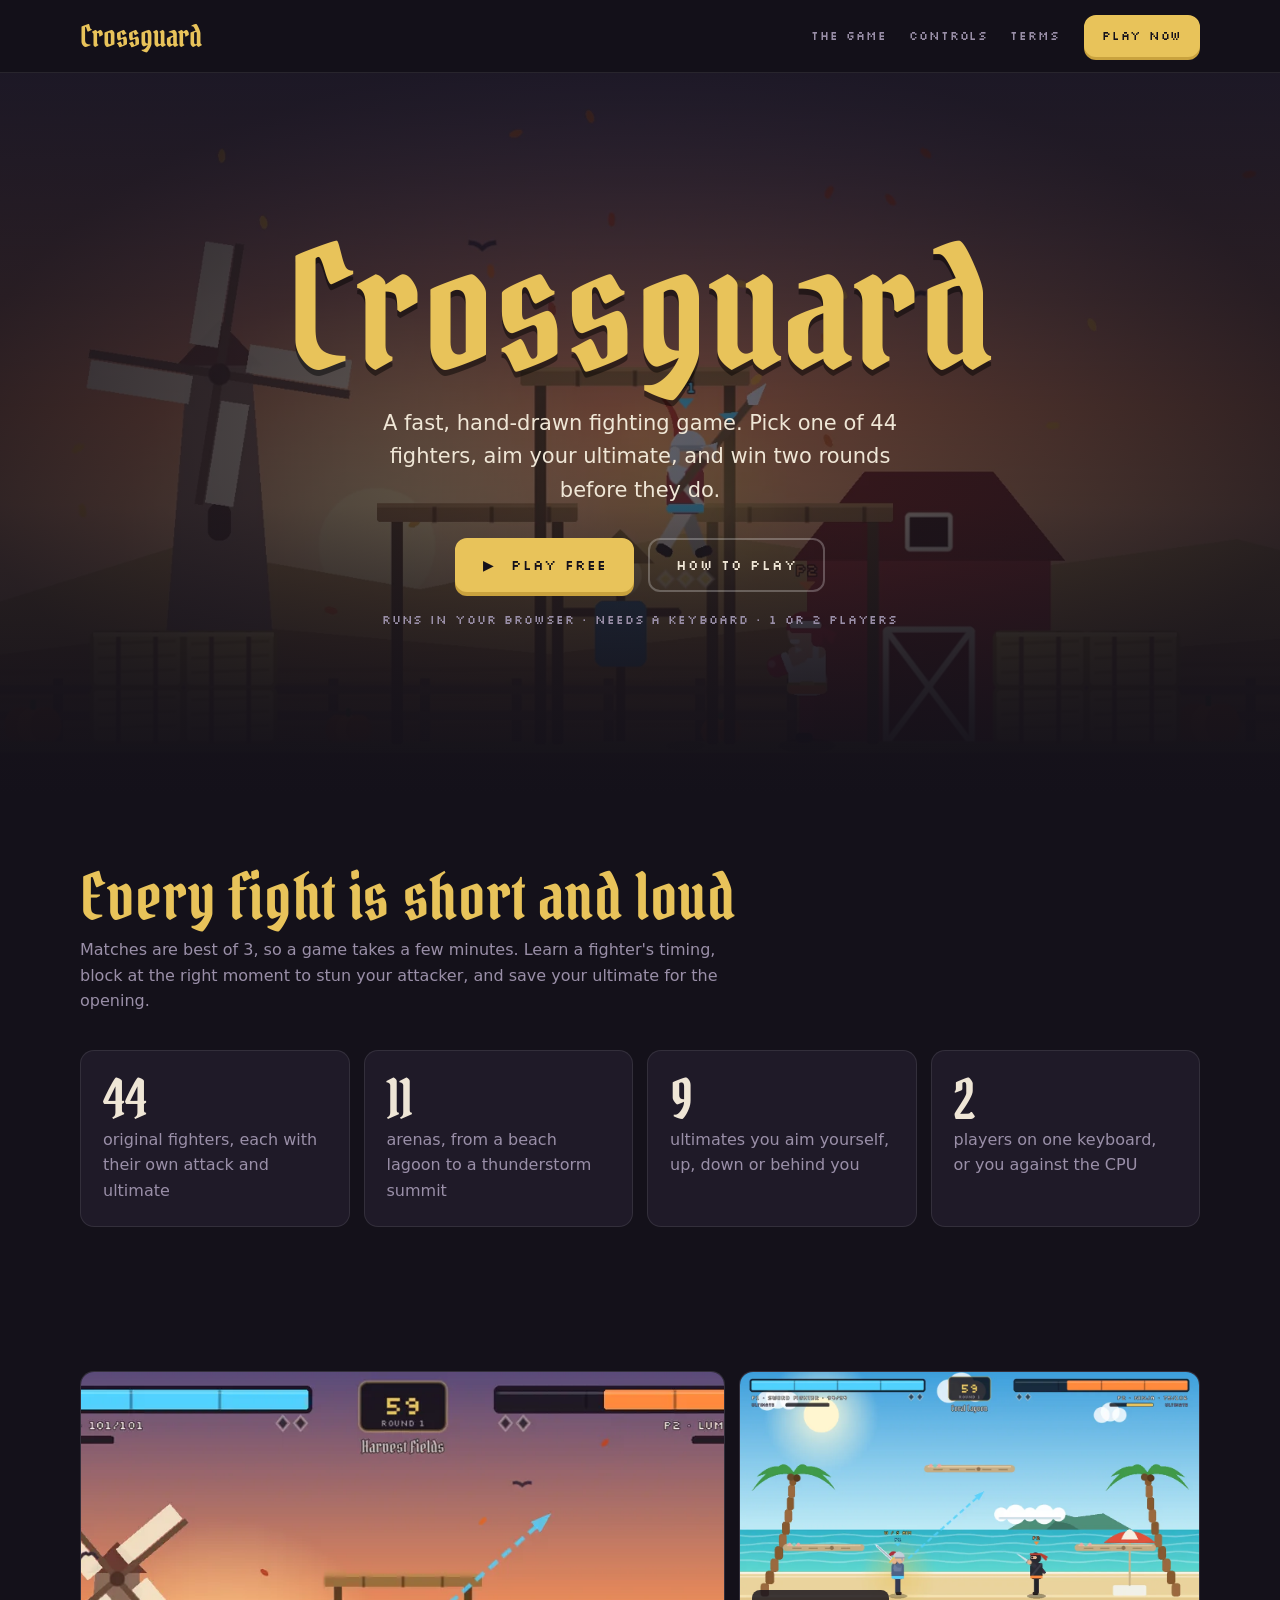
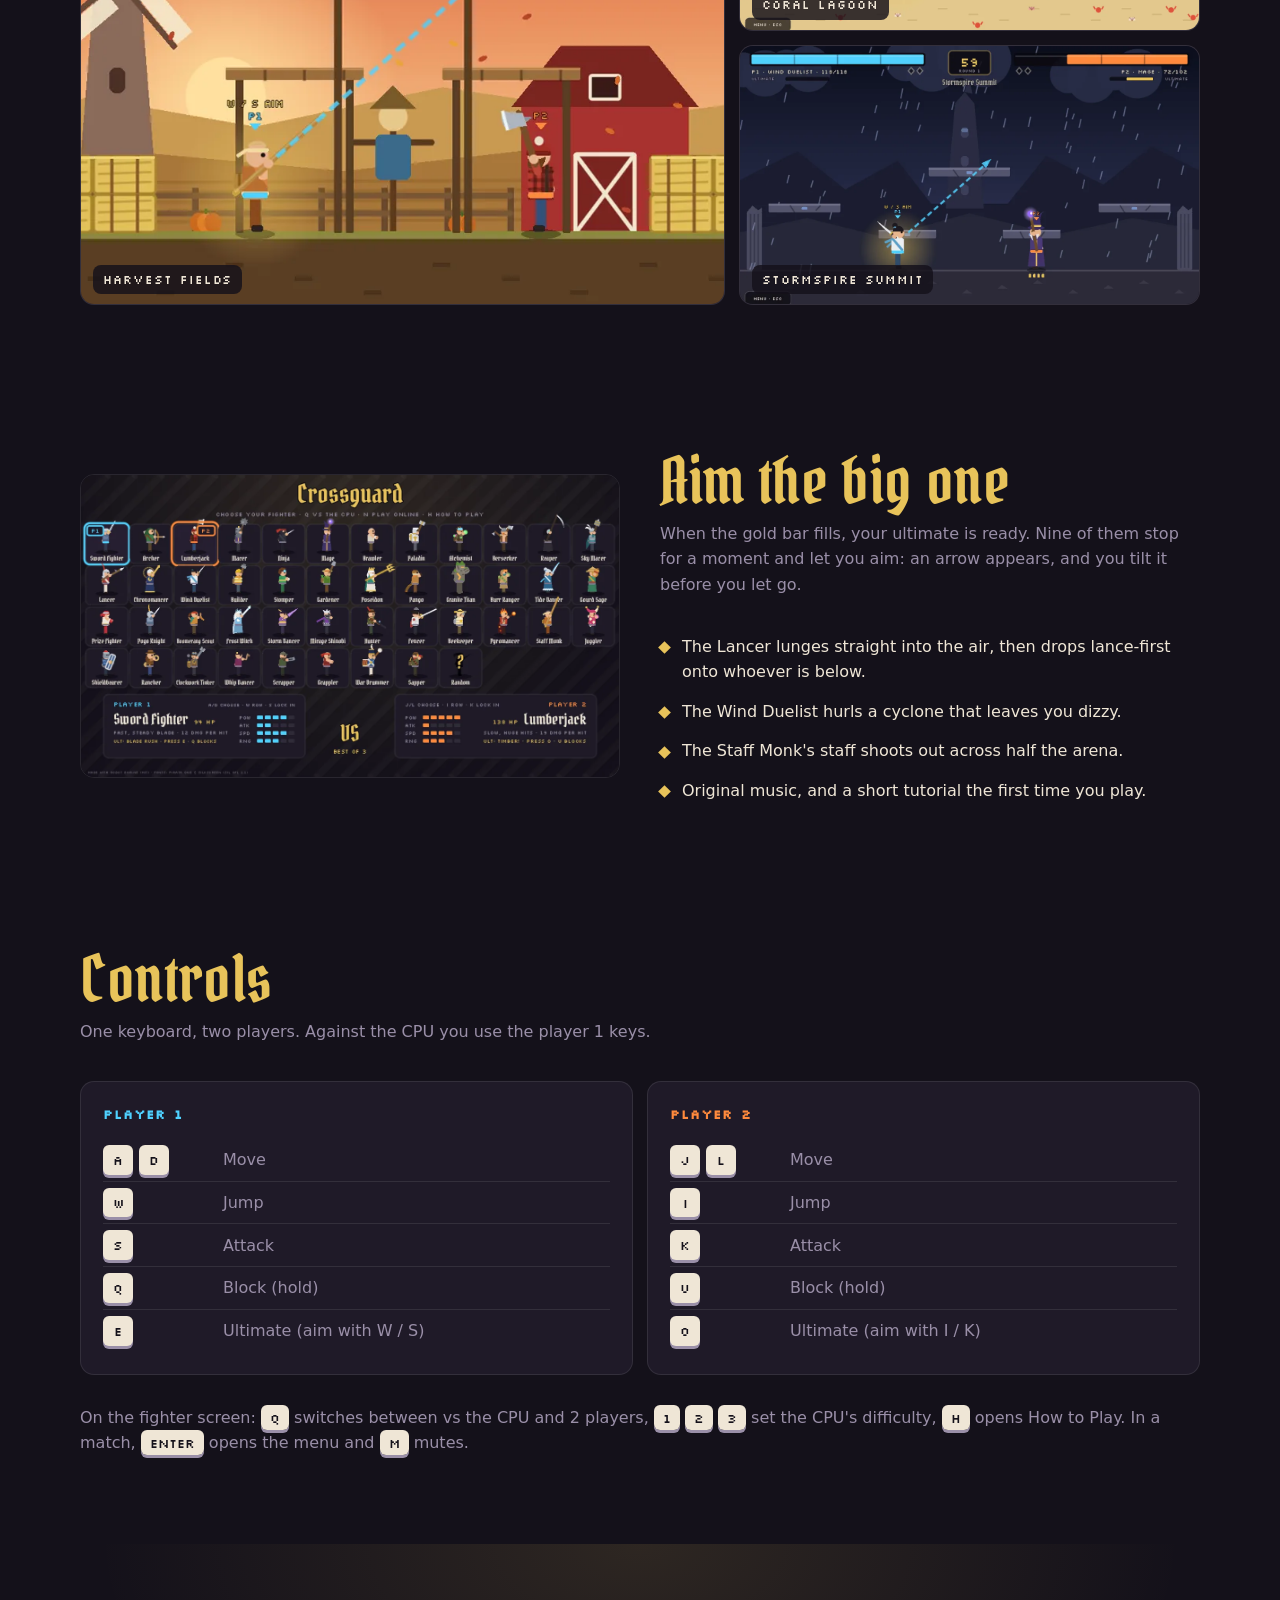
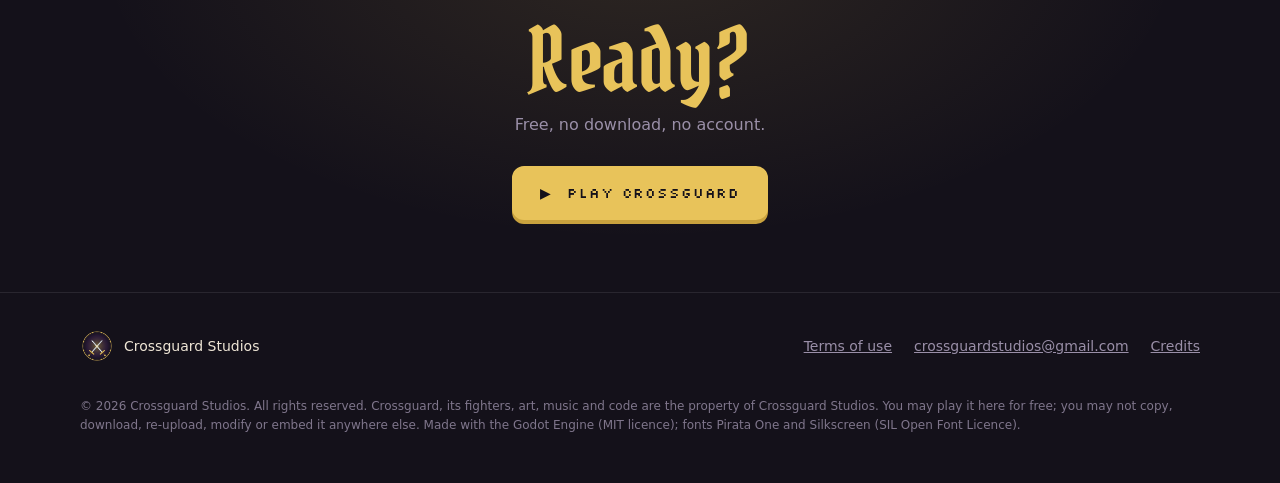
==== index.html @ b5939290 "Crossguard website (game + homepage) Co-Authored-By: Claude Opus 5.5 <noreply@anthropic.com> Claude-" ====
<!doctype html>
<html lang="en">
<head>
<meta charset="utf-8">
<meta name="viewport" content="width=device-width, initial-scale=1">
<title>Crossguard: a 2D fighting game</title>
<meta name="description" content="Crossguard is a fast, hand-drawn 2D fighting game: 44 original fighters, aimable ultimates and best-of-3 matches. Play free in your browser against the CPU or a friend.">
<meta property="og:title" content="Crossguard">
<meta property="og:description" content="44 fighters, aimable ultimates, best-of-3 matches. Play free in your browser.">
<meta property="og:image" content="assets/og.jpg">
<link rel="preload" as="image" href="assets/hero.webp">
<meta name="theme-color" content="#14111a">
<link rel="icon" href="favicon.png">
<link rel="stylesheet" href="assets/site.css">
</head>
<body>

<header class="bar">
  <a class="brand" href="#">Crossguard</a>
  <nav class="label">
    <a href="#game">The game</a>
    <a href="#controls">Controls</a>
    <a href="terms.html">Terms</a>
  </nav>
  <a class="btn small" href="play/">Play now</a>
</header>

<div class="hero">
  <img class="poster" src="assets/hero.webp" alt="">
  <div class="inner">
    <h1 class="title">Crossguard</h1>
    <p class="tag">A fast, hand-drawn fighting game. Pick one of 44 fighters, aim your ultimate, and win two rounds before they do.</p>
    <div class="ctas">
      <a class="btn" href="play/">&#9654;&nbsp; Play free</a>
      <a class="btn ghost" href="#controls">How to play</a>
    </div>
    <p class="note label">Runs in your browser · Needs a keyboard · 1 or 2 players</p>
  </div>
</div>

<section id="game">
  <h2 class="title">Every fight is short and loud</h2>
  <p class="lead">Matches are best of 3, so a game takes a few minutes. Learn a fighter's timing, block at the right moment to stun your attacker, and save your ultimate for the opening.</p>
  <div class="stats">
    <div class="stat"><b>44</b><span>original fighters, each with their own attack and ultimate</span></div>
    <div class="stat"><b>11</b><span>arenas, from a beach lagoon to a thunderstorm summit</span></div>
    <div class="stat"><b>9</b><span>ultimates you aim yourself, up, down or behind you</span></div>
    <div class="stat"><b>2</b><span>players on one keyboard, or you against the CPU</span></div>
  </div>
</section>

<section>
  <div class="shots">
    <figure class="big"><img src="assets/harvest.webp" alt="The Staff Monk aims his Long Staff at a Lumberjack in Harvest Fields" loading="lazy"><figcaption class="label">Harvest Fields</figcaption></figure>
    <figure><img src="assets/lagoon.webp" alt="The Sword Fighter aims Blade Rush on Coral Lagoon" loading="lazy"><figcaption class="label">Coral Lagoon</figcaption></figure>
    <figure><img src="assets/storm.webp" alt="The Wind Duelist aims a Cyclone on Stormspire Summit" loading="lazy"><figcaption class="label">Stormspire Summit</figcaption></figure>
  </div>
</section>

<section>
  <div class="feature">
    <img src="assets/select.webp" alt="The fighter select screen with all 44 fighters" loading="lazy">
    <div>
      <h2 class="title">Aim the big one</h2>
      <p class="lead">When the gold bar fills, your ultimate is ready. Nine of them stop for a moment and let you aim: an arrow appears, and you tilt it before you let go.</p>
      <ul>
        <li>The Lancer lunges straight into the air, then drops lance-first onto whoever is below.</li>
        <li>The Wind Duelist hurls a cyclone that leaves you dizzy.</li>
        <li>The Staff Monk's staff shoots out across half the arena.</li>
        <li>Original music, and a short tutorial the first time you play.</li>
      </ul>
    </div>
  </div>
</section>

<section id="controls">
  <h2 class="title">Controls</h2>
  <p class="lead">One keyboard, two players. Against the CPU you use the player 1 keys.</p>
  <div class="keys">
    <div class="card">
      <h3 class="label p1">Player 1</h3>
      <div class="krow"><div class="caps"><kbd>A</kbd><kbd>D</kbd></div><span>Move</span></div>
      <div class="krow"><div class="caps"><kbd>W</kbd></div><span>Jump</span></div>
      <div class="krow"><div class="caps"><kbd>S</kbd></div><span>Attack</span></div>
      <div class="krow"><div class="caps"><kbd>Q</kbd></div><span>Block (hold)</span></div>
      <div class="krow"><div class="caps"><kbd>E</kbd></div><span>Ultimate (aim with W / S)</span></div>
    </div>
    <div class="card">
      <h3 class="label p2">Player 2</h3>
      <div class="krow"><div class="caps"><kbd>J</kbd><kbd>L</kbd></div><span>Move</span></div>
      <div class="krow"><div class="caps"><kbd>I</kbd></div><span>Jump</span></div>
      <div class="krow"><div class="caps"><kbd>K</kbd></div><span>Attack</span></div>
      <div class="krow"><div class="caps"><kbd>U</kbd></div><span>Block (hold)</span></div>
      <div class="krow"><div class="caps"><kbd>O</kbd></div><span>Ultimate (aim with I / K)</span></div>
    </div>
    <p class="extra">On the fighter screen: <kbd>Q</kbd> switches between vs the CPU and 2 players, <kbd>1</kbd> <kbd>2</kbd> <kbd>3</kbd> set the CPU's difficulty, <kbd>H</kbd> opens How to Play. In a match, <kbd>Enter</kbd> opens the menu and <kbd>M</kbd> mutes.</p>
  </div>
</section>

<section class="cta">
  <h2 class="title">Ready?</h2>
  <p>Free, no download, no account.</p>
  <a class="btn" href="play/">&#9654;&nbsp; Play Crossguard</a>
</section>

<footer>
  <div class="studio"><img src="assets/studio.png" alt="">Crossguard Studios</div>
  <a href="terms.html">Terms of use</a>
  <a href="mailto:crossguardstudios@gmail.com">crossguardstudios@gmail.com</a>
  <a href="licenses/GODOT-LICENSE.txt">Credits</a>
  <p class="legal">© 2026 Crossguard Studios. All rights reserved. Crossguard, its fighters, art, music and code are the property of Crossguard Studios. You may play it here for free; you may not copy, download, re-upload, modify or embed it anywhere else. Made with the Godot Engine (MIT licence); fonts Pirata One and Silkscreen (SIL Open Font Licence).</p>
</footer>

<script>
  // no right-click menu, no dragging images or the video out of the page
  document.addEventListener('contextmenu', function (e) { e.preventDefault(); });
  document.addEventListener('dragstart', function (e) { e.preventDefault(); });
  // the page itself must not be shown inside someone else's site
  try { if (window.top !== window.self && !/(^|\.)google(usercontent)?\.com$/.test(new URL(document.referrer).hostname)) { window.top.location = window.self.location; } } catch (e) {}
</script>
</body>
</html>
---- assets/site.css ----
/* Crossguard website: the game's own palette and fonts (Pirata One for titles, Silkscreen for labels) */
@font-face { font-family: "Pirata"; src: url("fonts/PirataOne-Regular.ttf") format("truetype"); font-display: swap; }
@font-face { font-family: "Silk"; src: url("fonts/Silkscreen-Regular.ttf") format("truetype"); font-display: swap; }

:root {
  --bg: #14111a;
  --bg2: #1f1a28;
  --panel: #261f31;
  --ink: #efe6d6;
  --muted: #9a8fa8;
  --gold: #e8c35a;
  --gold-deep: #c9a23e;
  --p1: #4fd1ff;
  --p2: #ff8a3d;
  --line: rgba(255, 255, 255, .09);
}

* { box-sizing: border-box; }
html { scroll-behavior: smooth; }
body {
  margin: 0;
  background: var(--bg);
  color: var(--ink);
  font: 16px/1.6 system-ui, -apple-system, "Segoe UI", Roboto, sans-serif;
  -webkit-user-select: none; user-select: none;   /* no select-and-copy of the page */
}
img, video { display: block; max-width: 100%; -webkit-user-drag: none; user-drag: none; pointer-events: none; }
a { color: var(--gold); }

.label { font-family: "Silk", monospace; text-transform: uppercase; letter-spacing: .08em; font-size: 12px; }
.title { font-family: "Pirata", Georgia, serif; font-weight: 400; line-height: 1; letter-spacing: .01em; }

/* top bar */
.bar {
  position: sticky; top: 0; z-index: 10;
  display: flex; align-items: center; gap: 24px;
  padding: 12px max(16px, calc((100% - 1120px) / 2));
  background: rgba(20, 17, 26, .88); backdrop-filter: blur(8px);
  border-bottom: 1px solid var(--line);
}
.bar .brand { font-family: "Pirata", serif; font-size: 30px; color: var(--gold); text-decoration: none; margin-right: auto; }
.bar nav { display: flex; gap: 22px; }
.bar nav a { color: var(--muted); text-decoration: none; }
.bar nav a:hover { color: var(--ink); }
@media (max-width: 720px) { .bar nav { display: none; } }

.btn {
  display: inline-flex; align-items: center; gap: 10px;
  font-family: "Silk", monospace; text-transform: uppercase; letter-spacing: .06em; font-size: 14px;
  padding: 14px 26px; border-radius: 12px; text-decoration: none; cursor: pointer;
  background: var(--gold); color: #14111a; border: 2px solid var(--gold);
  box-shadow: 0 4px 0 var(--gold-deep);
  transition: transform .08s, box-shadow .08s;
}
.btn:hover { transform: translateY(-1px); box-shadow: 0 5px 0 var(--gold-deep); }
.btn:active { transform: translateY(3px); box-shadow: 0 1px 0 var(--gold-deep); }
.btn.small { padding: 9px 16px; font-size: 12px; box-shadow: 0 3px 0 var(--gold-deep); }
.btn.ghost { background: transparent; color: var(--ink); border-color: rgba(255, 255, 255, .25); box-shadow: none; }
.btn.ghost:hover { border-color: var(--gold); color: var(--gold); }

/* hero: the trailer behind the title */
.hero { position: relative; min-height: min(82vh, 720px); display: grid; place-items: center; overflow: hidden; text-align: center; }
.hero .poster { position: absolute; inset: 0; width: 100%; height: 100%; object-fit: cover; object-position: 55% 70%; max-width: none; }
.hero::after {
  content: ""; position: absolute; inset: 0;
  background: radial-gradient(ellipse at center, rgba(20, 17, 26, .6) 0%, rgba(20, 17, 26, .88) 75%), linear-gradient(to bottom, rgba(20, 17, 26, 0) 60%, var(--bg));
}
.hero .inner { position: relative; z-index: 1; padding: 40px 16px; }
.hero h1 { font-size: clamp(72px, 14vw, 168px); color: var(--gold); margin: 0; text-shadow: 0 6px 0 rgba(0, 0, 0, .45); }
.hero p.tag { font-size: clamp(17px, 2.2vw, 21px); max-width: 560px; margin: 14px auto 30px; color: var(--ink); }
.hero .ctas { display: flex; gap: 14px; justify-content: center; flex-wrap: wrap; }
.hero .note { margin-top: 18px; color: var(--muted); }

/* sections */
section { padding: 72px max(16px, calc((100% - 1120px) / 2)); }
section h2 { font-size: clamp(44px, 6vw, 64px); color: var(--gold); margin: 0 0 8px; }
section .lead { color: var(--muted); max-width: 640px; margin: 0 0 36px; }

.stats { display: grid; grid-template-columns: repeat(4, 1fr); gap: 14px; }
.stat { background: var(--bg2); border: 1px solid var(--line); border-radius: 14px; padding: 22px; }
.stat b { display: block; font-family: "Pirata", serif; font-weight: 400; font-size: 54px; line-height: 1; color: var(--ink); }
.stat span { color: var(--muted); }
@media (max-width: 820px) { .stats { grid-template-columns: repeat(2, 1fr); } }

.shots { display: grid; grid-template-columns: 1.4fr 1fr; gap: 14px; }
.shots figure { margin: 0; position: relative; border-radius: 14px; overflow: hidden; border: 1px solid var(--line); background: var(--bg2); }
.shots figure.big { grid-row: span 2; }
.shots figure img { width: 100%; height: 100%; object-fit: cover; }
.shots figcaption { position: absolute; left: 12px; bottom: 10px; padding: 5px 10px; border-radius: 8px; background: rgba(20, 17, 26, .82); color: var(--ink); }
@media (max-width: 820px) { .shots { grid-template-columns: 1fr; } .shots figure.big { grid-row: auto; } }

.feature { display: grid; grid-template-columns: 1fr 1fr; gap: 40px; align-items: center; }
.feature img { border-radius: 14px; border: 1px solid var(--line); }
.feature ul { padding: 0; margin: 0; list-style: none; display: grid; gap: 14px; }
.feature li { padding-left: 22px; position: relative; }
.feature li::before { content: ""; position: absolute; left: 0; top: .6em; width: 9px; height: 9px; background: var(--gold); transform: rotate(45deg); }
@media (max-width: 820px) { .feature { grid-template-columns: 1fr; } }

/* controls: key caps like the in-game manual */
.keys { display: grid; grid-template-columns: 1fr 1fr; gap: 14px; }
.keys .card { background: var(--bg2); border: 1px solid var(--line); border-radius: 14px; padding: 22px; }
.keys h3 { margin: 0 0 14px; font-size: 13px; }
.keys .p1 { color: var(--p1); } .keys .p2 { color: var(--p2); }
.krow { display: flex; align-items: center; gap: 10px; padding: 6px 0; border-top: 1px solid var(--line); }
.krow:first-of-type { border-top: 0; }
.krow .caps { display: flex; gap: 6px; min-width: 110px; }
kbd {
  font-family: "Silk", monospace; font-size: 13px; color: #14111a;
  background: var(--ink); border-radius: 6px; padding: 5px 9px 4px;
  box-shadow: 0 3px 0 var(--muted); min-width: 30px; text-align: center;
}
.krow span { color: var(--muted); }
.keys .extra { grid-column: 1 / -1; color: var(--muted); }
@media (max-width: 720px) { .keys { grid-template-columns: 1fr; } }

/* the big call to action */
.cta { text-align: center; background: radial-gradient(ellipse at top, rgba(232, 195, 90, .12), transparent 60%), var(--bg); }
.cta h2 { font-size: clamp(52px, 8vw, 88px); }
.cta p { color: var(--muted); margin: 6px 0 28px; }

footer { padding: 36px max(16px, calc((100% - 1120px) / 2)); border-top: 1px solid var(--line); color: var(--muted); font-size: 14px; display: flex; gap: 22px; flex-wrap: wrap; align-items: center; }
footer .studio { display: flex; align-items: center; gap: 10px; margin-right: auto; color: var(--ink); }
footer .studio img { width: 34px; height: 34px; border-radius: 8px; }
footer a { color: var(--muted); }
footer .legal { flex-basis: 100%; font-size: 12px; opacity: .8; }

/* terms page */
.doc { max-width: 760px; margin: 0 auto; padding: 56px 16px 80px; }
.doc h1 { font-size: 64px; color: var(--gold); margin: 0 0 8px; }
.doc h2 { font-family: "Silk", monospace; font-size: 14px; text-transform: uppercase; letter-spacing: .08em; color: var(--gold); margin: 34px 0 8px; }
.doc p, .doc li { color: var(--ink); }
.doc .muted { color: var(--muted); }
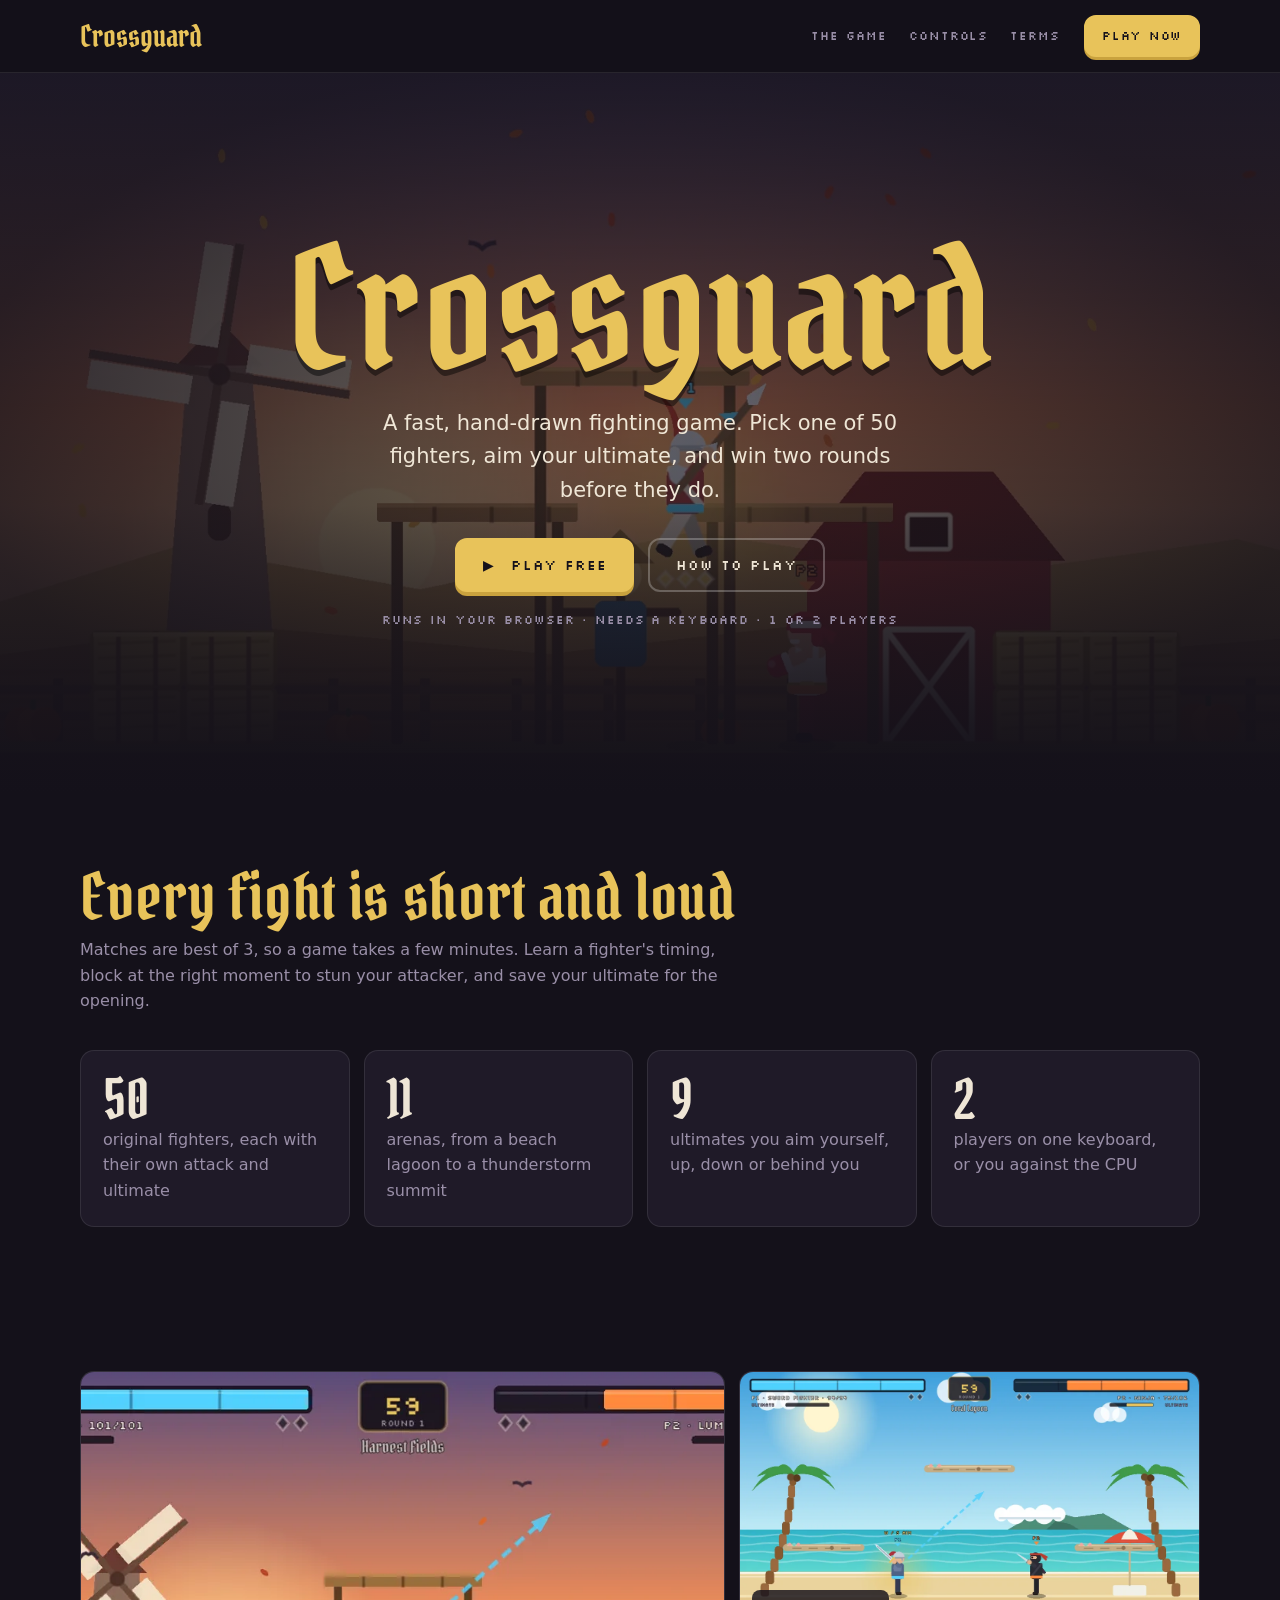
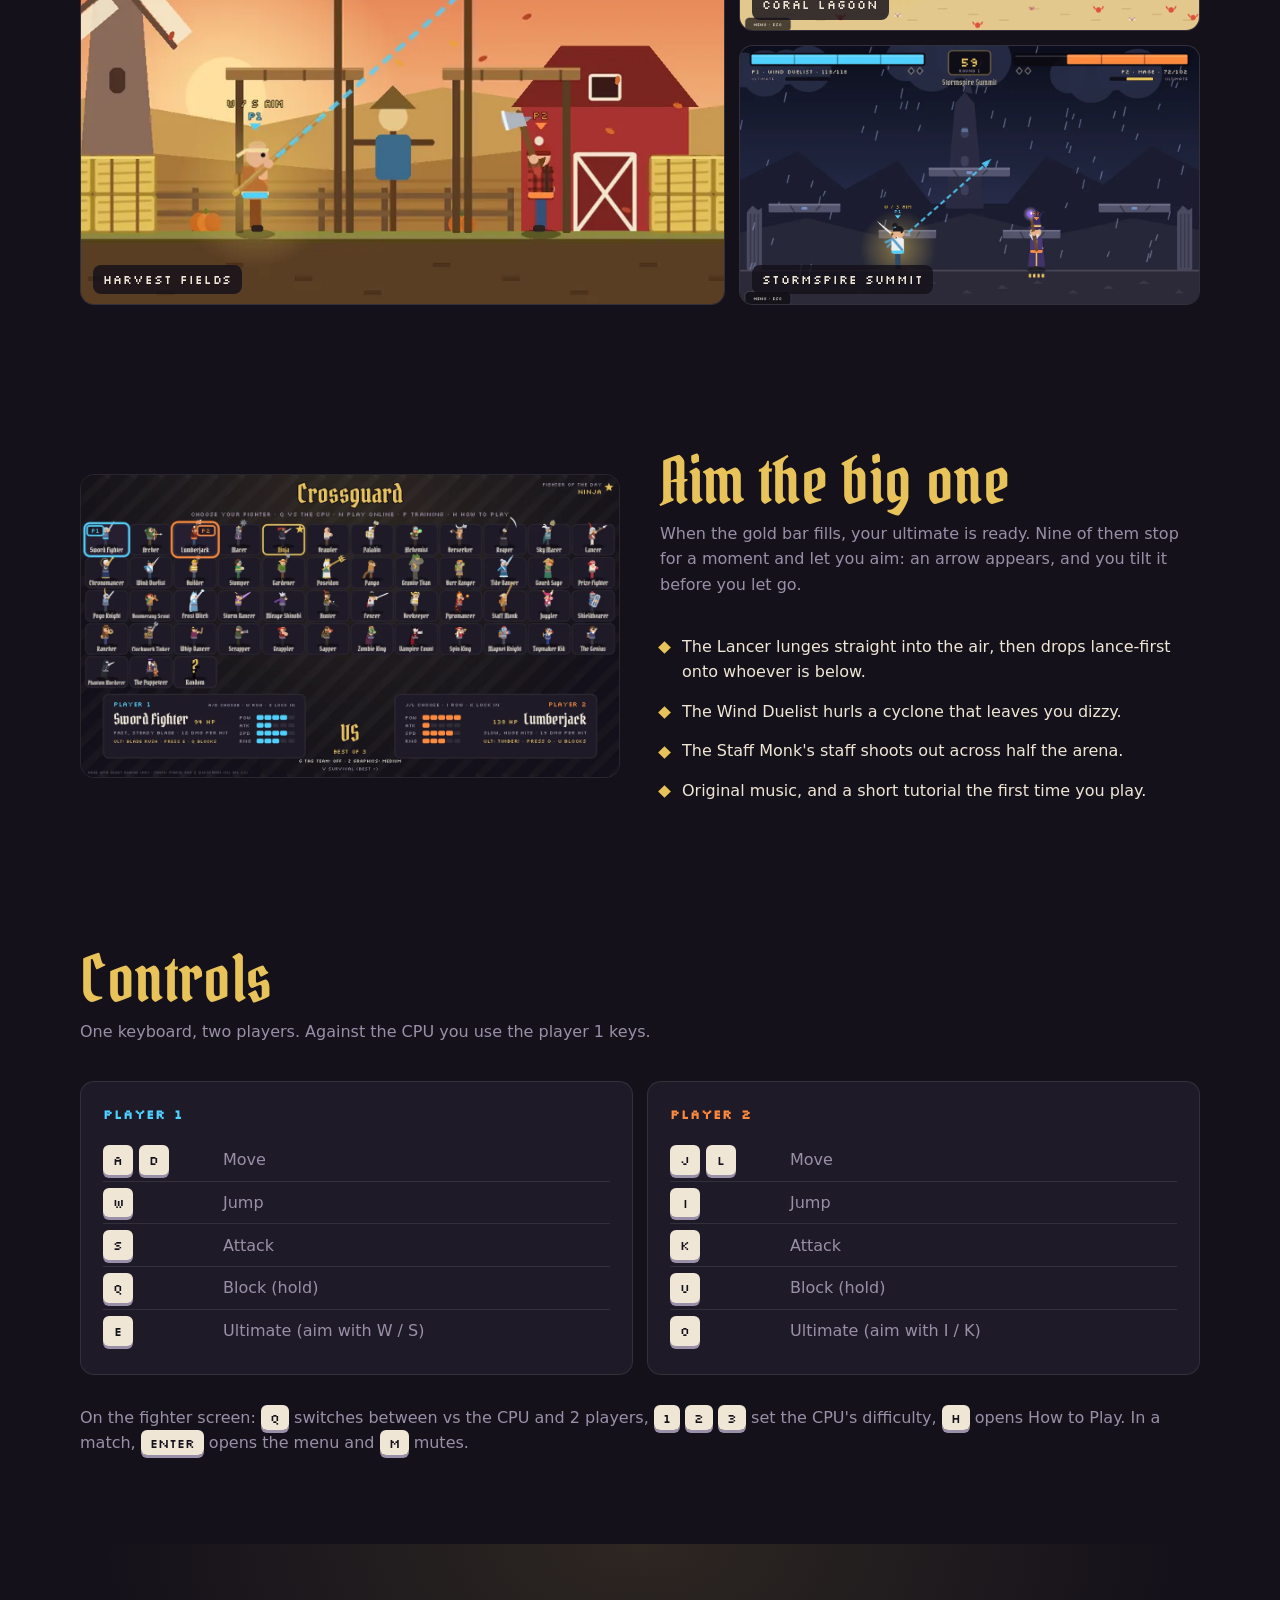
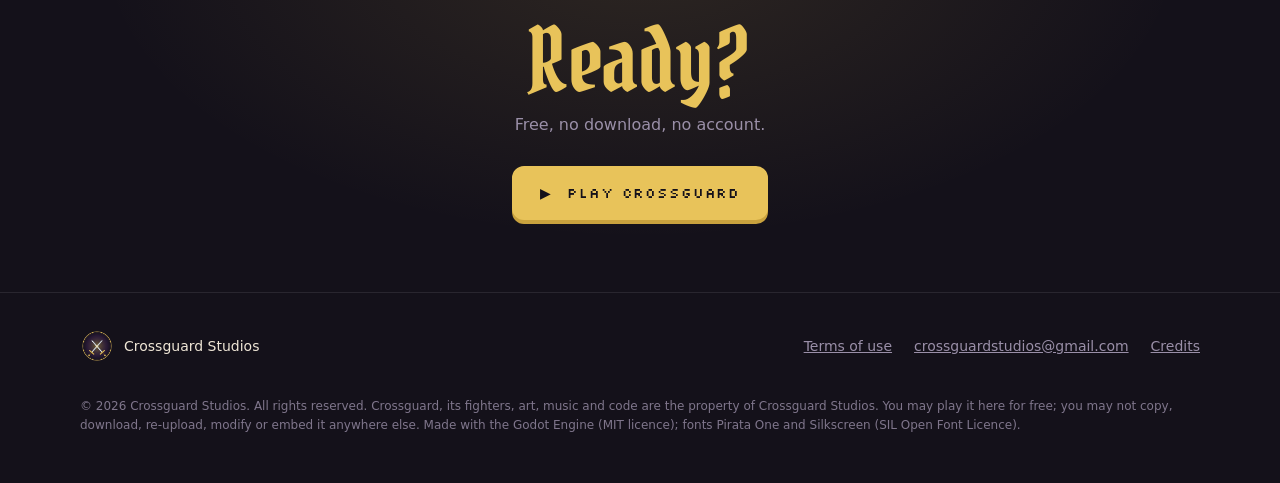
==== commit 5cd171c4: "Home page: 50 fighters, new select screenshot" ====
--- a/index.html
+++ b/index.html
@@ -4,9 +4,9 @@
 <meta charset="utf-8">
 <meta name="viewport" content="width=device-width, initial-scale=1">
 <title>Crossguard: a 2D fighting game</title>
-<meta name="description" content="Crossguard is a fast, hand-drawn 2D fighting game: 44 original fighters, aimable ultimates and best-of-3 matches. Play free in your browser against the CPU or a friend.">
+<meta name="description" content="Crossguard is a fast, hand-drawn 2D fighting game: 50 original fighters, aimable ultimates and best-of-3 matches. Play free in your browser against the CPU or a friend.">
 <meta property="og:title" content="Crossguard">
-<meta property="og:description" content="44 fighters, aimable ultimates, best-of-3 matches. Play free in your browser.">
+<meta property="og:description" content="50 fighters, aimable ultimates, best-of-3 matches. Play free in your browser.">
 <meta property="og:image" content="assets/og.jpg">
 <link rel="preload" as="image" href="assets/hero.webp">
 <meta name="theme-color" content="#14111a">
@@ -29,7 +29,7 @@
   <img class="poster" src="assets/hero.webp" alt="">
   <div class="inner">
     <h1 class="title">Crossguard</h1>
-    <p class="tag">A fast, hand-drawn fighting game. Pick one of 44 fighters, aim your ultimate, and win two rounds before they do.</p>
+    <p class="tag">A fast, hand-drawn fighting game. Pick one of 50 fighters, aim your ultimate, and win two rounds before they do.</p>
     <div class="ctas">
       <a class="btn" href="play/">&#9654;&nbsp; Play free</a>
       <a class="btn ghost" href="#controls">How to play</a>
@@ -42,7 +42,7 @@
   <h2 class="title">Every fight is short and loud</h2>
   <p class="lead">Matches are best of 3, so a game takes a few minutes. Learn a fighter's timing, block at the right moment to stun your attacker, and save your ultimate for the opening.</p>
   <div class="stats">
-    <div class="stat"><b>44</b><span>original fighters, each with their own attack and ultimate</span></div>
+    <div class="stat"><b>50</b><span>original fighters, each with their own attack and ultimate</span></div>
     <div class="stat"><b>11</b><span>arenas, from a beach lagoon to a thunderstorm summit</span></div>
     <div class="stat"><b>9</b><span>ultimates you aim yourself, up, down or behind you</span></div>
     <div class="stat"><b>2</b><span>players on one keyboard, or you against the CPU</span></div>
@@ -59,7 +59,7 @@
 
 <section>
   <div class="feature">
-    <img src="assets/select.webp" alt="The fighter select screen with all 44 fighters" loading="lazy">
+    <img src="assets/select.webp" alt="The fighter select screen with all 50 fighters" loading="lazy">
     <div>
       <h2 class="title">Aim the big one</h2>
       <p class="lead">When the gold bar fills, your ultimate is ready. Nine of them stop for a moment and let you aim: an arrow appears, and you tilt it before you let go.</p>
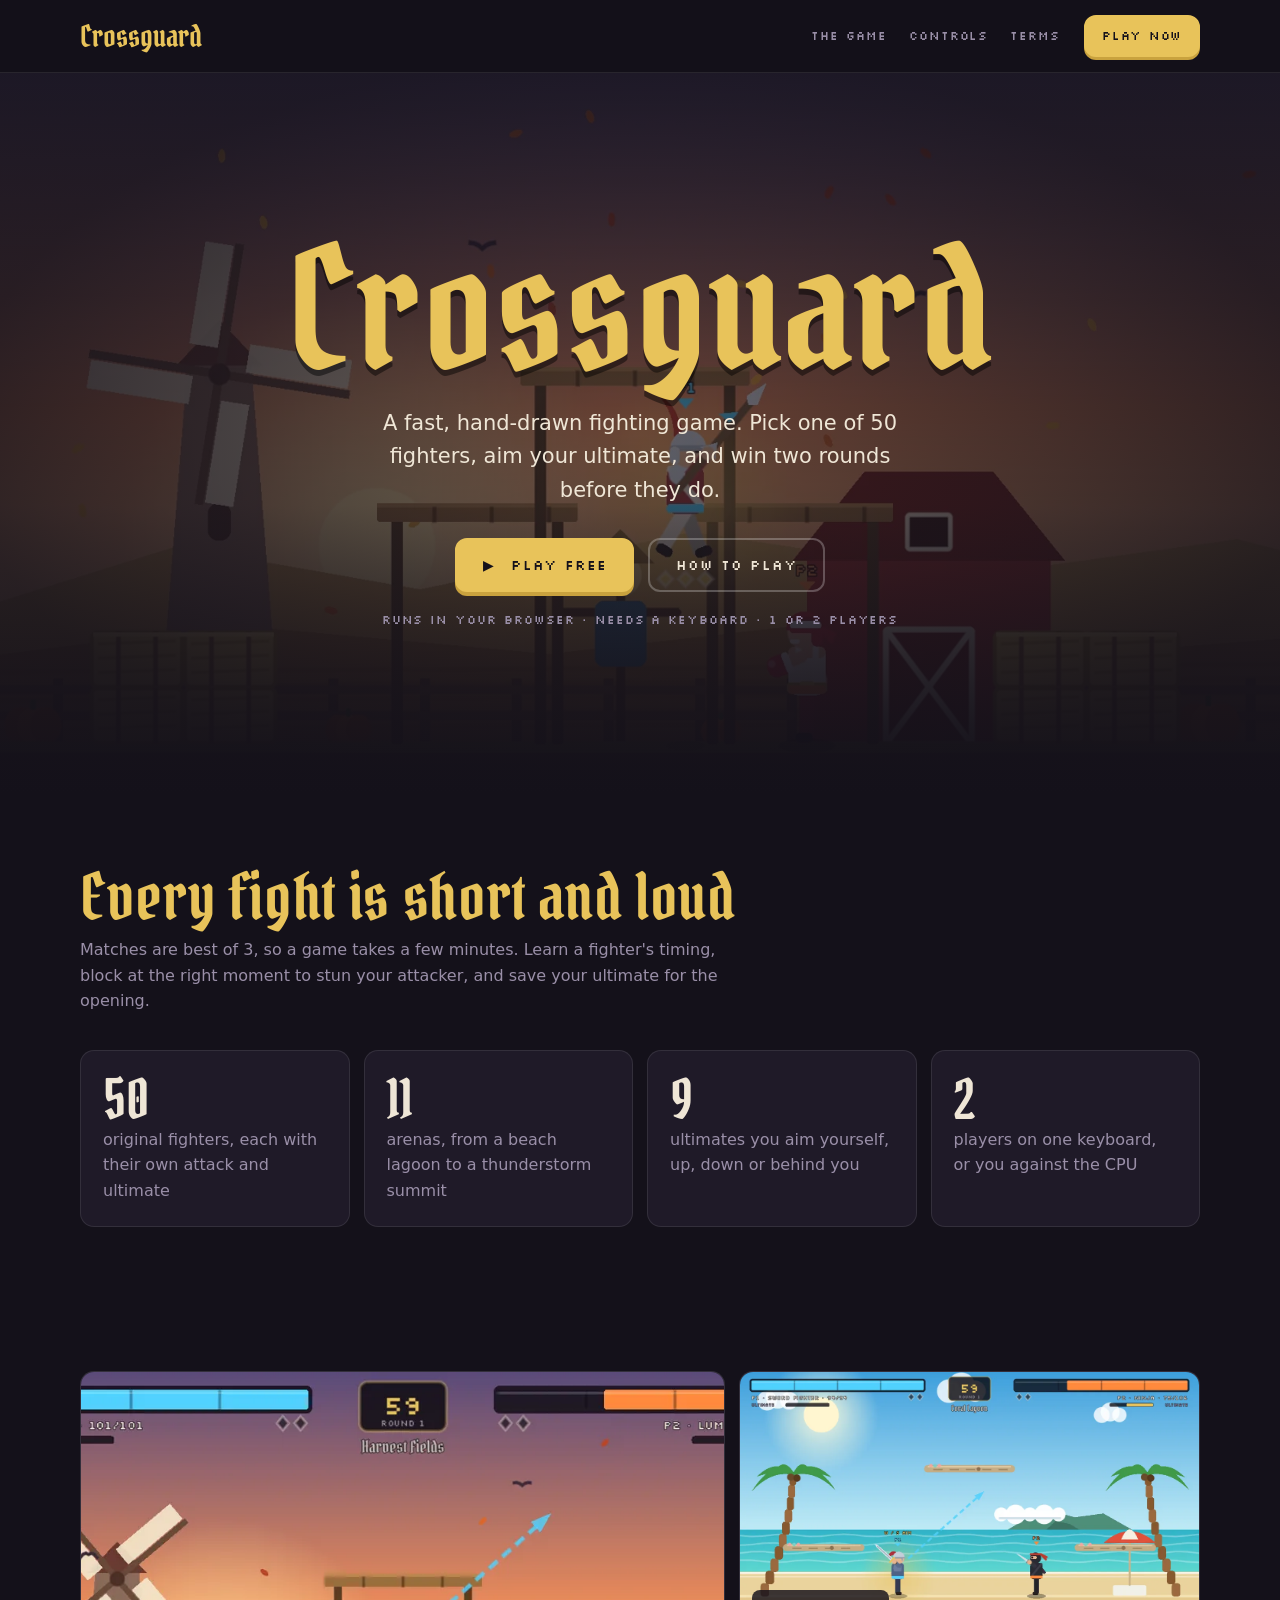
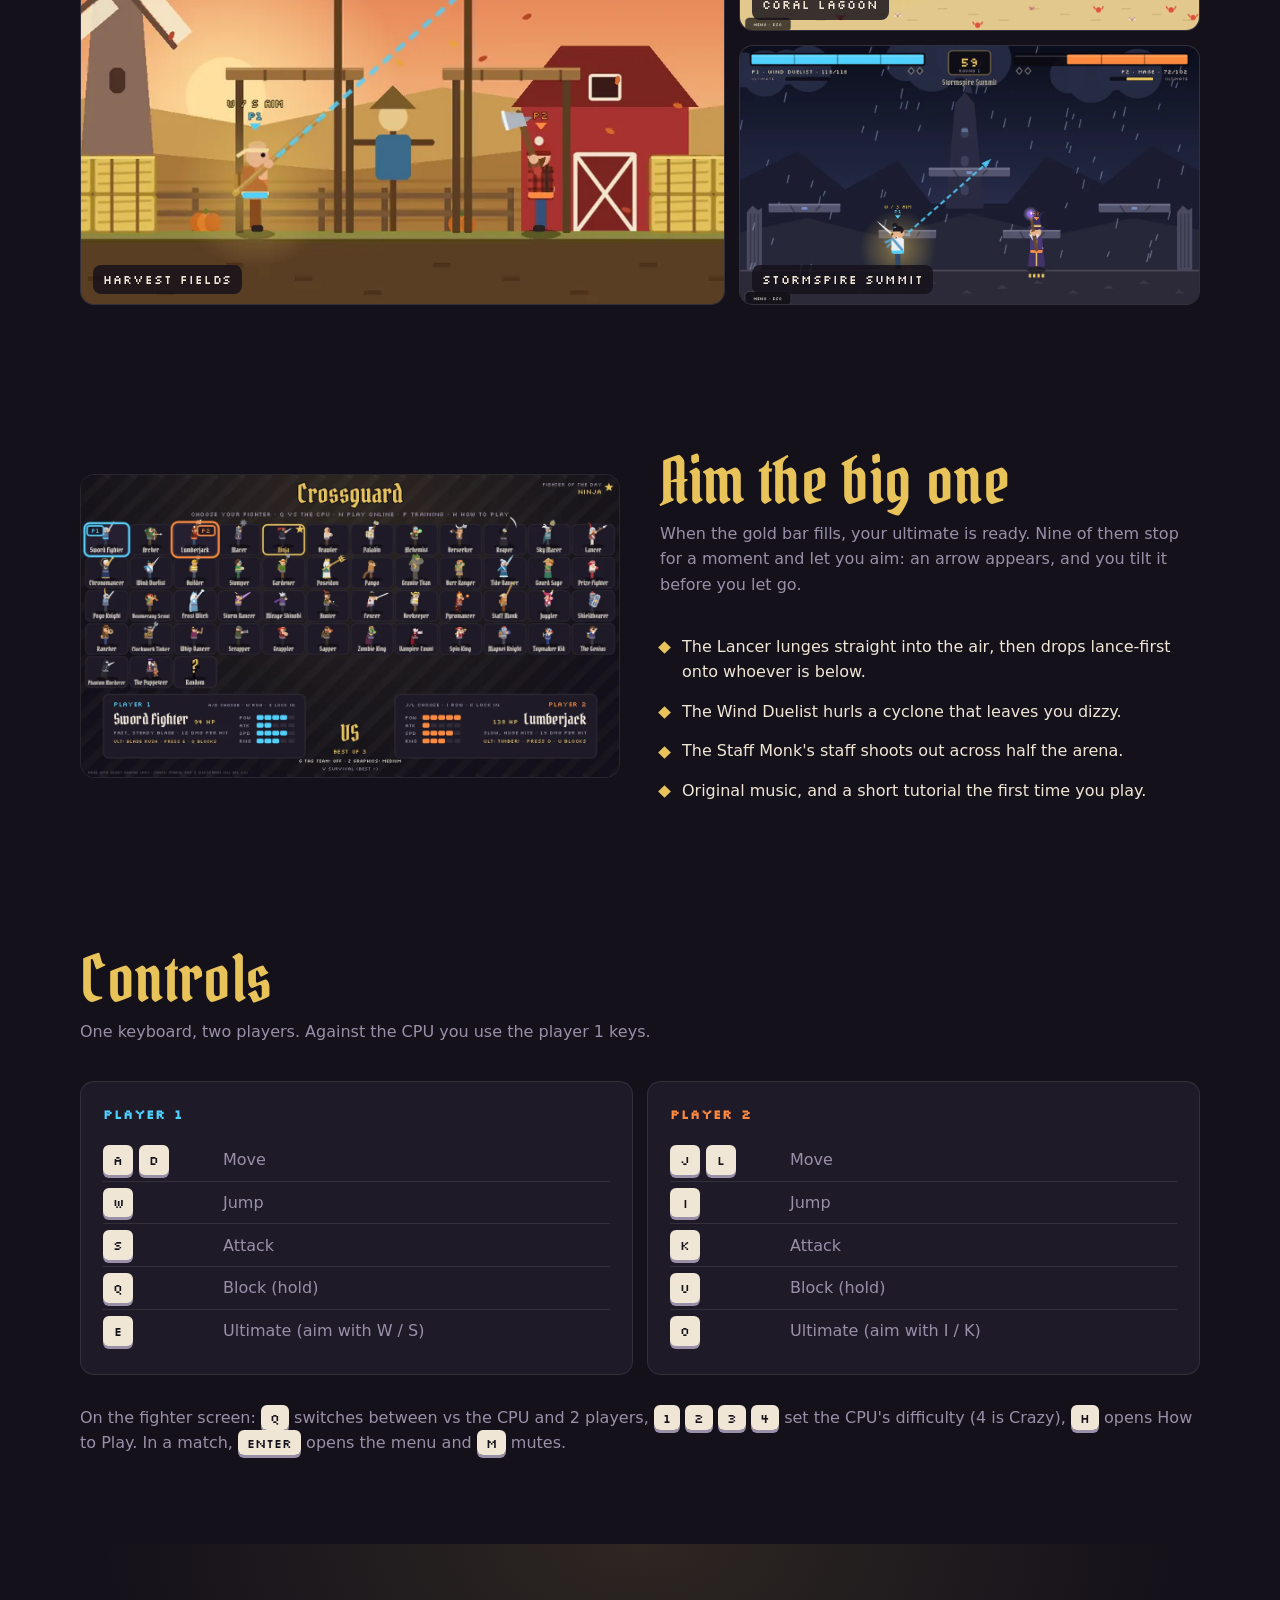
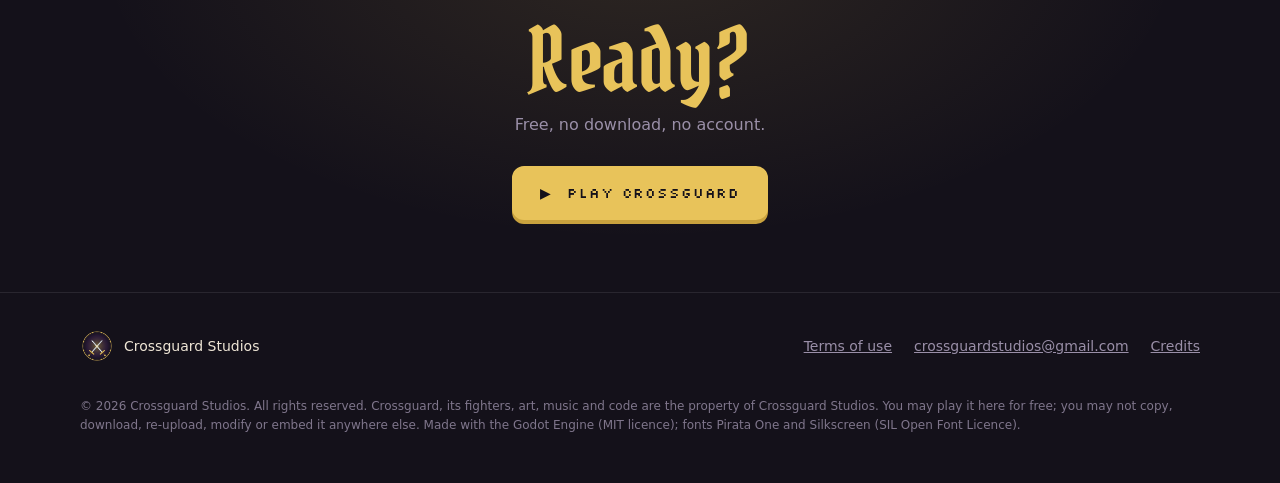
==== commit 6d1c9c68: "Crazy CPU difficulty" ====
--- a/index.html
+++ b/index.html
@@ -93,7 +93,7 @@
       <div class="krow"><div class="caps"><kbd>U</kbd></div><span>Block (hold)</span></div>
       <div class="krow"><div class="caps"><kbd>O</kbd></div><span>Ultimate (aim with I / K)</span></div>
     </div>
-    <p class="extra">On the fighter screen: <kbd>Q</kbd> switches between vs the CPU and 2 players, <kbd>1</kbd> <kbd>2</kbd> <kbd>3</kbd> set the CPU's difficulty, <kbd>H</kbd> opens How to Play. In a match, <kbd>Enter</kbd> opens the menu and <kbd>M</kbd> mutes.</p>
+    <p class="extra">On the fighter screen: <kbd>Q</kbd> switches between vs the CPU and 2 players, <kbd>1</kbd> <kbd>2</kbd> <kbd>3</kbd> <kbd>4</kbd> set the CPU's difficulty (4 is Crazy), <kbd>H</kbd> opens How to Play. In a match, <kbd>Enter</kbd> opens the menu and <kbd>M</kbd> mutes.</p>
   </div>
 </section>
 
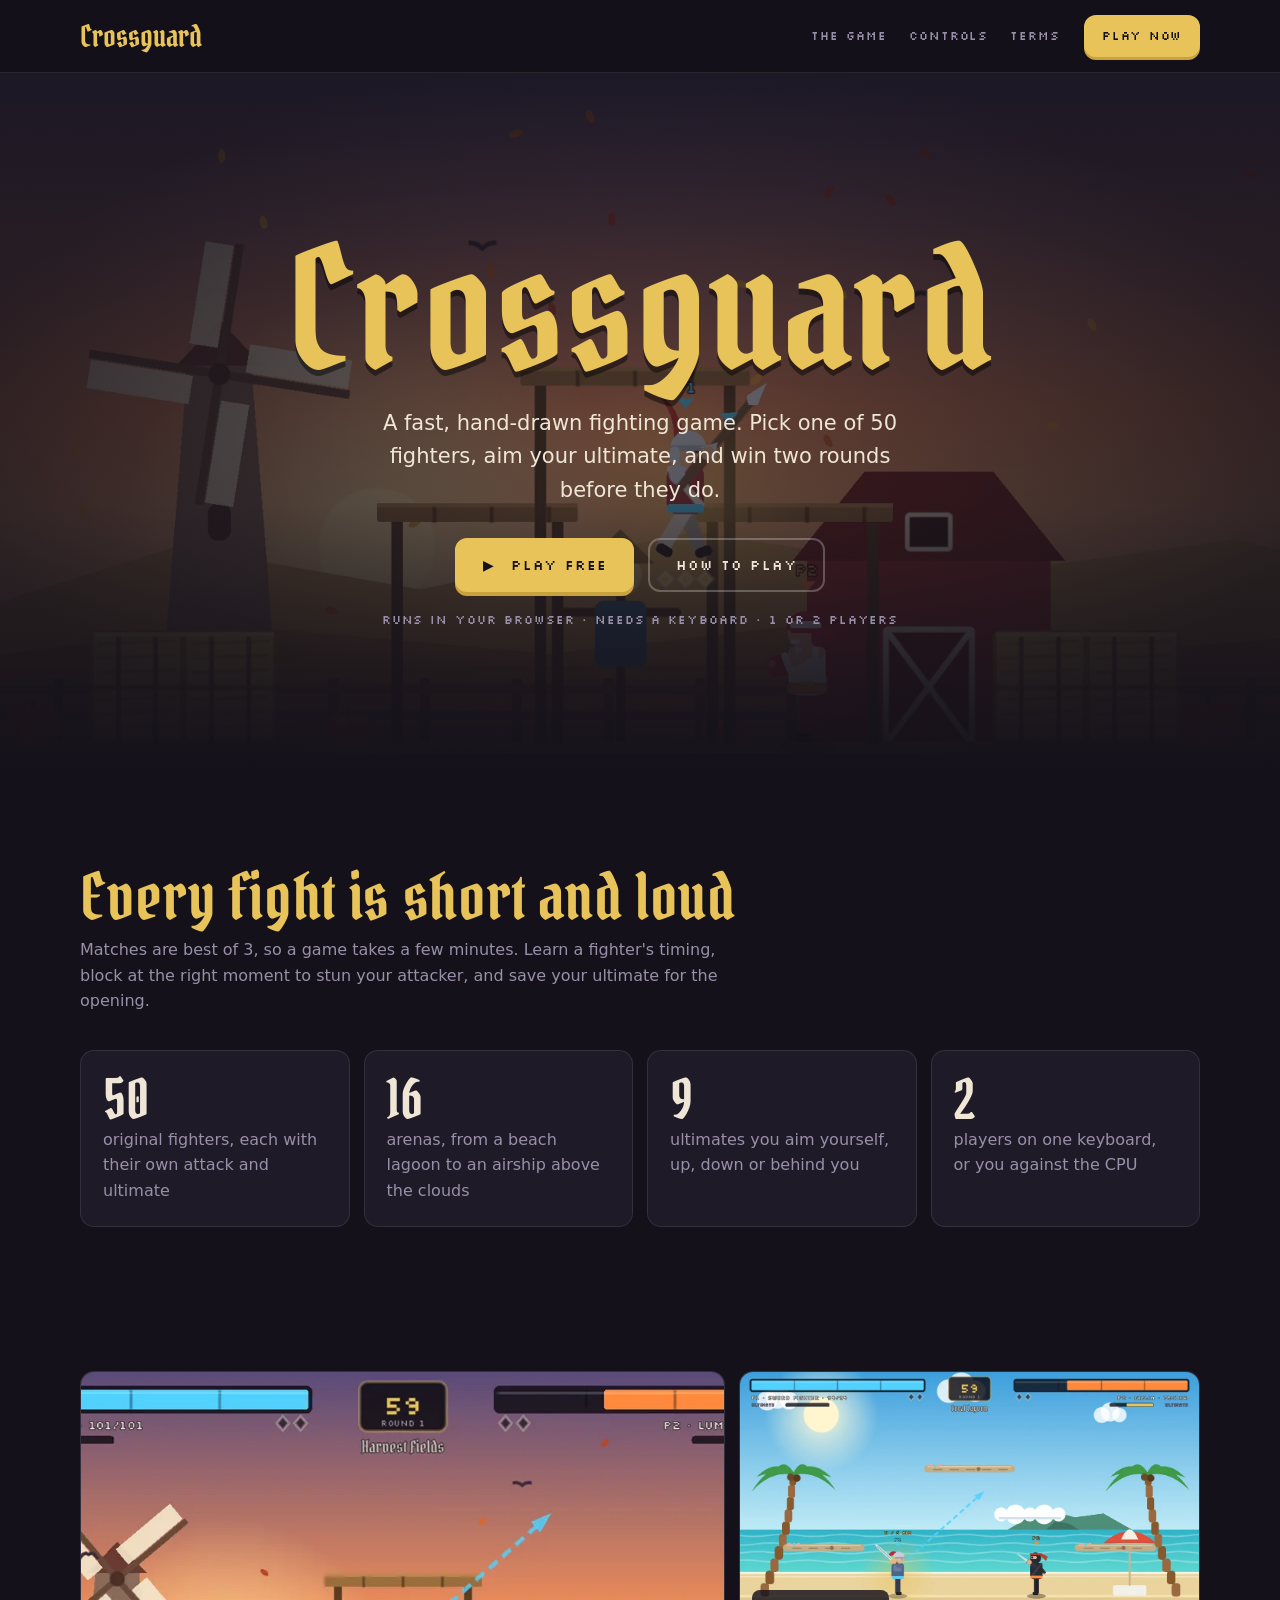
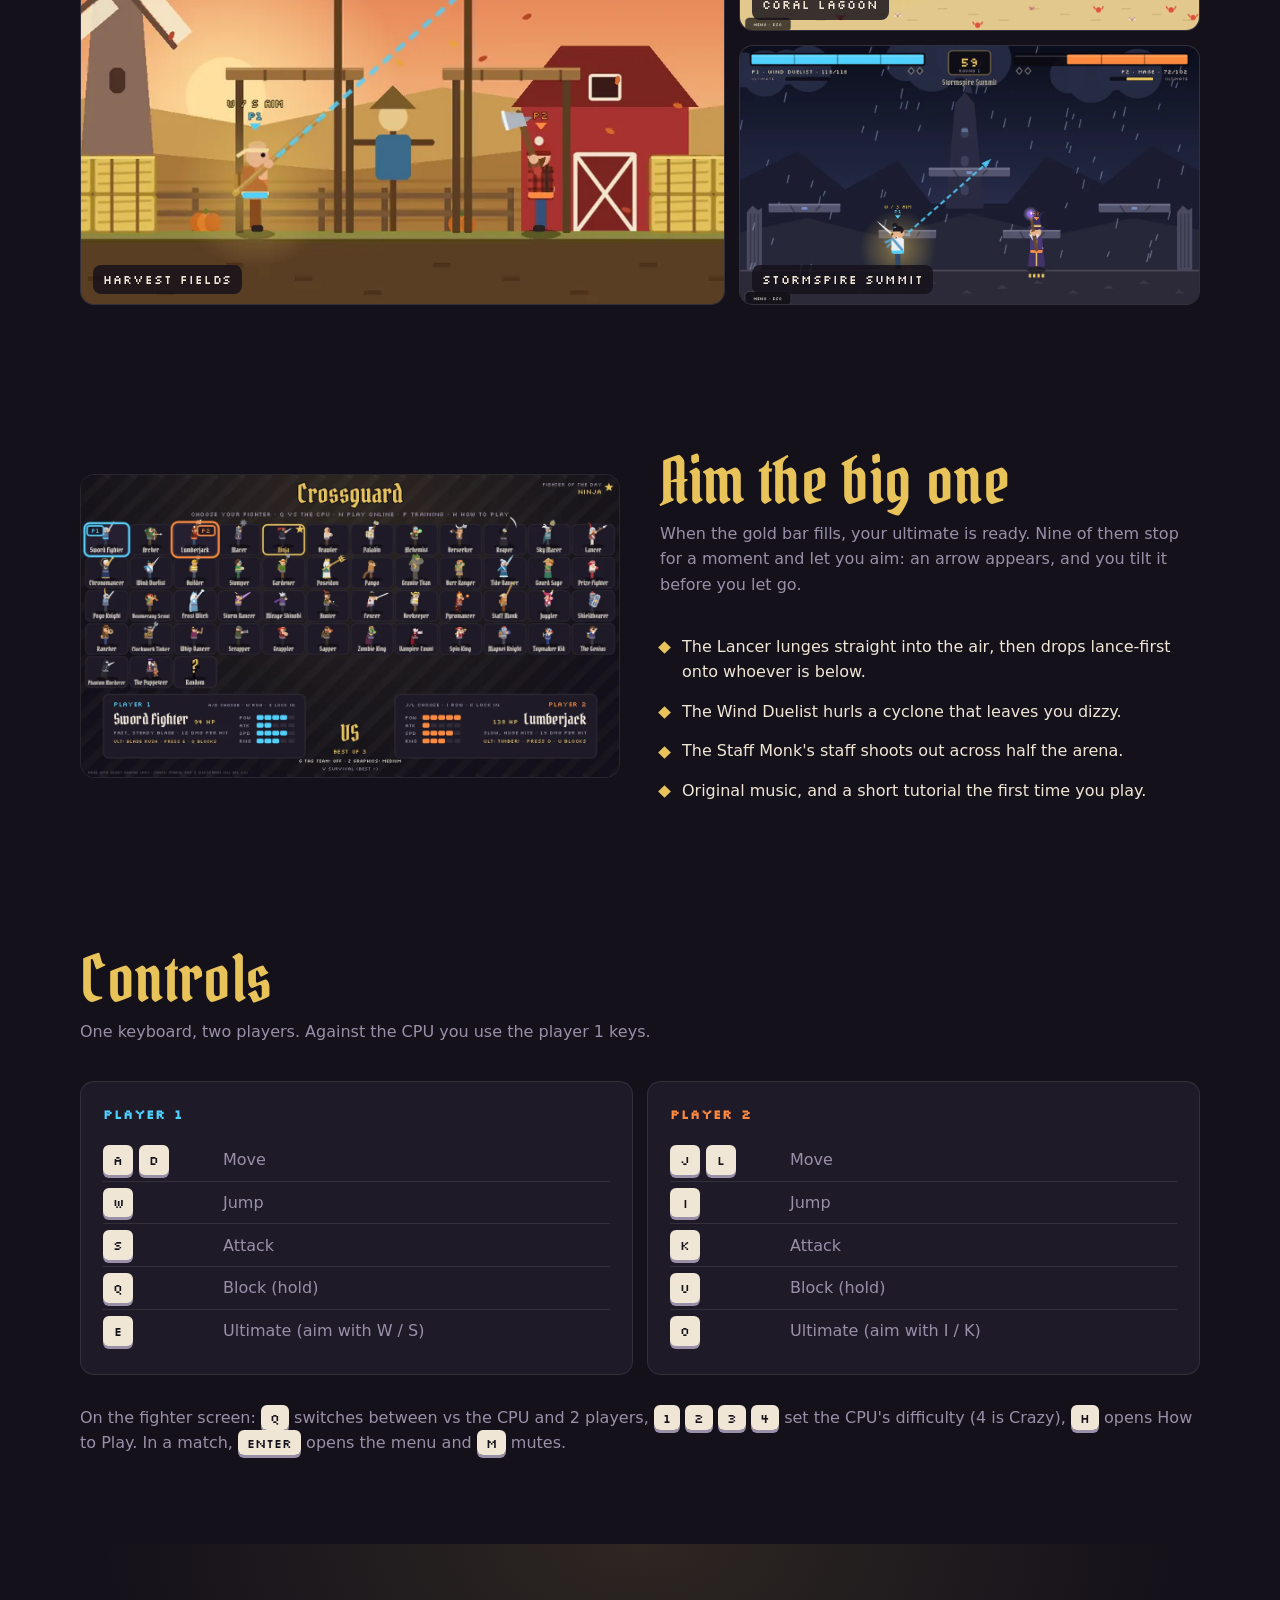
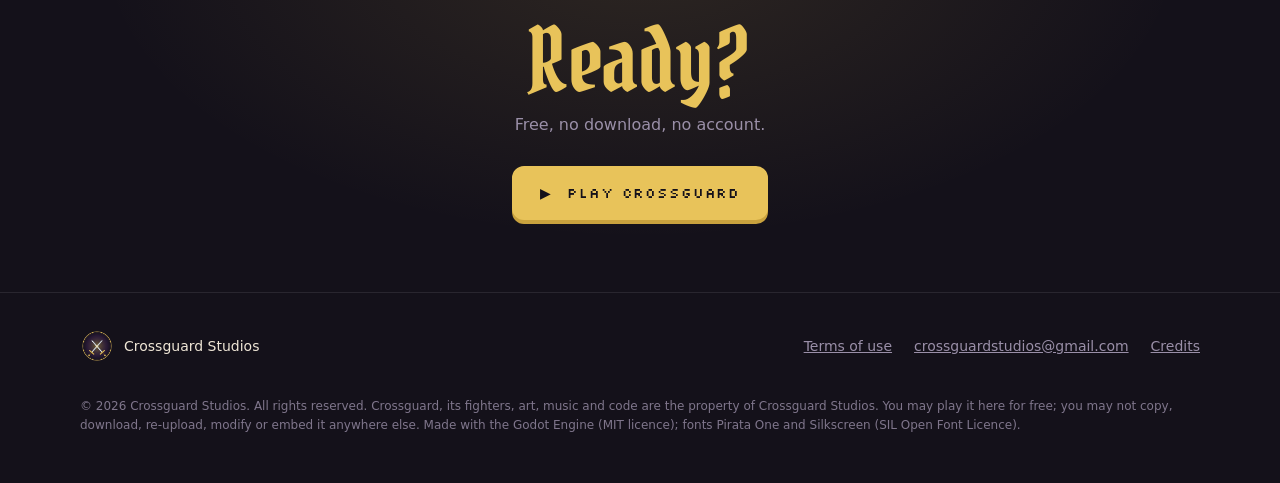
==== commit fc40777c: "Five new arenas" ====
--- a/index.html
+++ b/index.html
@@ -22,7 +22,7 @@
     <a href="#controls">Controls</a>
     <a href="terms.html">Terms</a>
   </nav>
-  <a class="btn small" href="play/">Play now</a>
+  <a class="btn small" href="play/index.html">Play now</a>
 </header>
 
 <div class="hero">
@@ -31,7 +31,7 @@
     <h1 class="title">Crossguard</h1>
     <p class="tag">A fast, hand-drawn fighting game. Pick one of 50 fighters, aim your ultimate, and win two rounds before they do.</p>
     <div class="ctas">
-      <a class="btn" href="play/">&#9654;&nbsp; Play free</a>
+      <a class="btn" href="play/index.html">&#9654;&nbsp; Play free</a>
       <a class="btn ghost" href="#controls">How to play</a>
     </div>
     <p class="note label">Runs in your browser · Needs a keyboard · 1 or 2 players</p>
@@ -43,7 +43,7 @@
   <p class="lead">Matches are best of 3, so a game takes a few minutes. Learn a fighter's timing, block at the right moment to stun your attacker, and save your ultimate for the opening.</p>
   <div class="stats">
     <div class="stat"><b>50</b><span>original fighters, each with their own attack and ultimate</span></div>
-    <div class="stat"><b>11</b><span>arenas, from a beach lagoon to a thunderstorm summit</span></div>
+    <div class="stat"><b>16</b><span>arenas, from a beach lagoon to an airship above the clouds</span></div>
     <div class="stat"><b>9</b><span>ultimates you aim yourself, up, down or behind you</span></div>
     <div class="stat"><b>2</b><span>players on one keyboard, or you against the CPU</span></div>
   </div>
@@ -100,7 +100,7 @@
 <section class="cta">
   <h2 class="title">Ready?</h2>
   <p>Free, no download, no account.</p>
-  <a class="btn" href="play/">&#9654;&nbsp; Play Crossguard</a>
+  <a class="btn" href="play/index.html">&#9654;&nbsp; Play Crossguard</a>
 </section>
 
 <footer>
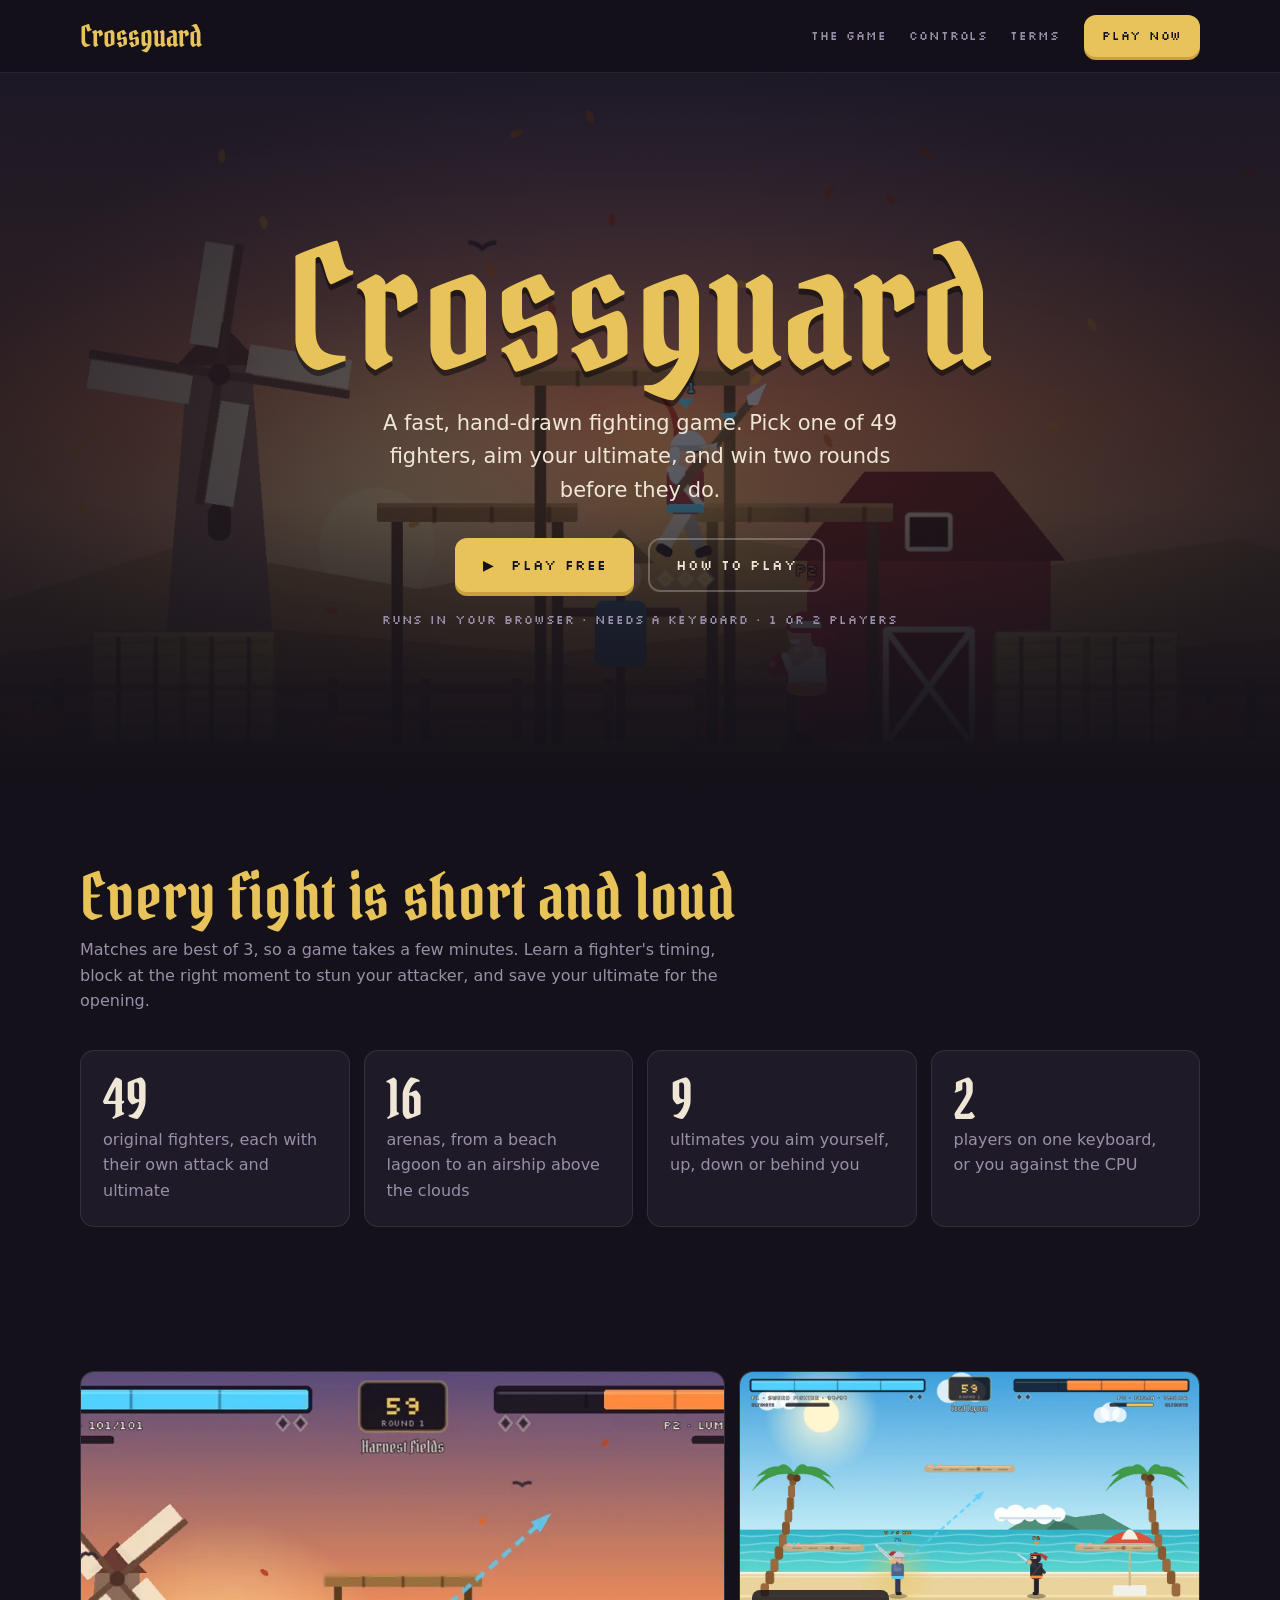
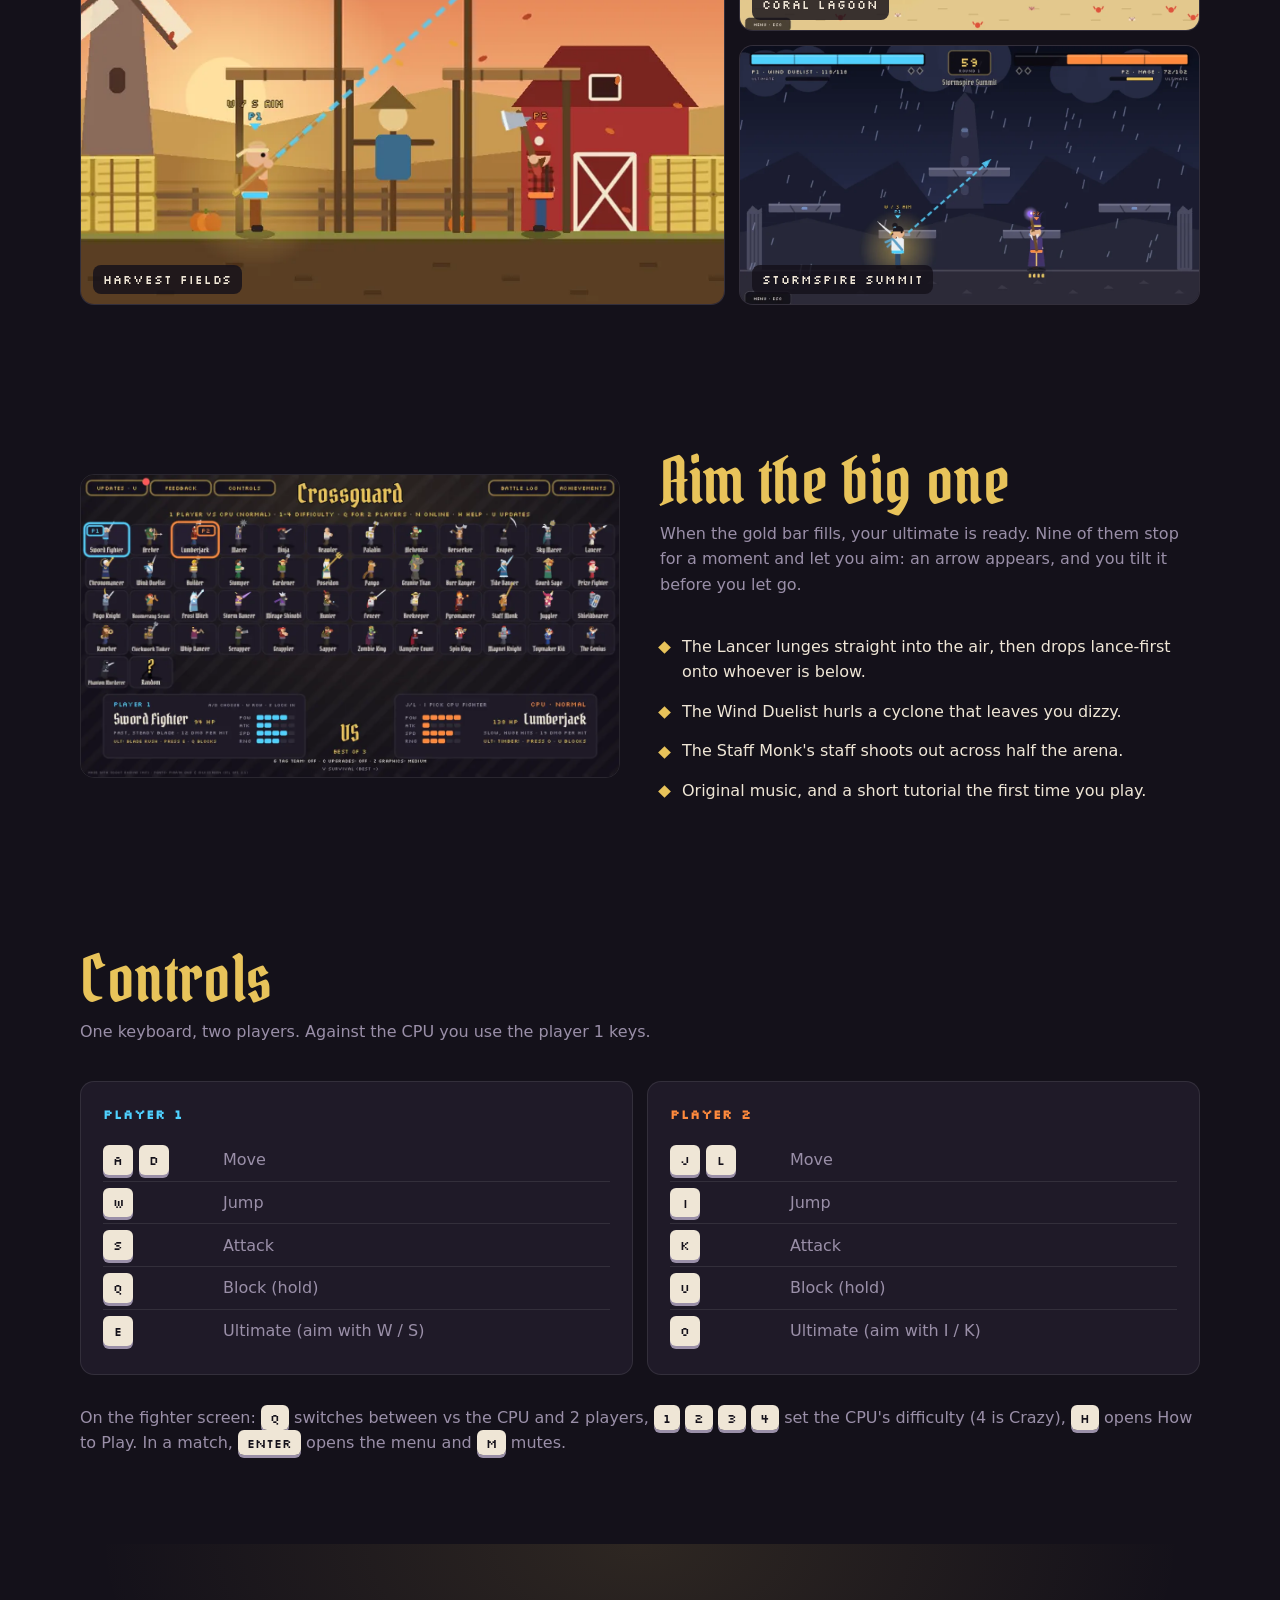
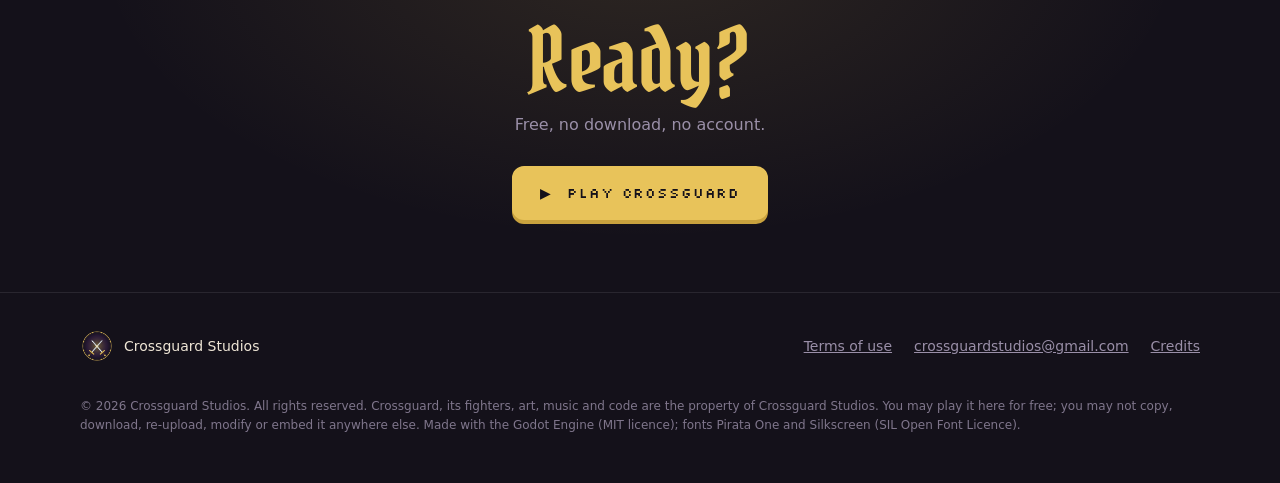
==== commit 754e6812: "Tidier fighter screen, replay speeds 0.5x / 1x / 2x, achievements need a signed-in account, Flawless" ====
--- a/index.html
+++ b/index.html
@@ -4,9 +4,9 @@
 <meta charset="utf-8">
 <meta name="viewport" content="width=device-width, initial-scale=1">
 <title>Crossguard: a 2D fighting game</title>
-<meta name="description" content="Crossguard is a fast, hand-drawn 2D fighting game: 50 original fighters, aimable ultimates and best-of-3 matches. Play free in your browser against the CPU or a friend.">
+<meta name="description" content="Crossguard is a fast, hand-drawn 2D fighting game: 49 original fighters, aimable ultimates and best-of-3 matches. Play free in your browser against the CPU or a friend.">
 <meta property="og:title" content="Crossguard">
-<meta property="og:description" content="50 fighters, aimable ultimates, best-of-3 matches. Play free in your browser.">
+<meta property="og:description" content="49 fighters, aimable ultimates, best-of-3 matches. Play free in your browser.">
 <meta property="og:image" content="assets/og.jpg">
 <link rel="preload" as="image" href="assets/hero.webp">
 <meta name="theme-color" content="#14111a">
@@ -29,7 +29,7 @@
   <img class="poster" src="assets/hero.webp" alt="">
   <div class="inner">
     <h1 class="title">Crossguard</h1>
-    <p class="tag">A fast, hand-drawn fighting game. Pick one of 50 fighters, aim your ultimate, and win two rounds before they do.</p>
+    <p class="tag">A fast, hand-drawn fighting game. Pick one of 49 fighters, aim your ultimate, and win two rounds before they do.</p>
     <div class="ctas">
       <a class="btn" href="play/index.html">&#9654;&nbsp; Play free</a>
       <a class="btn ghost" href="#controls">How to play</a>
@@ -42,7 +42,7 @@
   <h2 class="title">Every fight is short and loud</h2>
   <p class="lead">Matches are best of 3, so a game takes a few minutes. Learn a fighter's timing, block at the right moment to stun your attacker, and save your ultimate for the opening.</p>
   <div class="stats">
-    <div class="stat"><b>50</b><span>original fighters, each with their own attack and ultimate</span></div>
+    <div class="stat"><b>49</b><span>original fighters, each with their own attack and ultimate</span></div>
     <div class="stat"><b>16</b><span>arenas, from a beach lagoon to an airship above the clouds</span></div>
     <div class="stat"><b>9</b><span>ultimates you aim yourself, up, down or behind you</span></div>
     <div class="stat"><b>2</b><span>players on one keyboard, or you against the CPU</span></div>
@@ -59,7 +59,7 @@
 
 <section>
   <div class="feature">
-    <img src="assets/select.webp" alt="The fighter select screen with all 50 fighters" loading="lazy">
+    <img src="assets/select.webp" alt="The fighter select screen with all 49 fighters" loading="lazy">
     <div>
       <h2 class="title">Aim the big one</h2>
       <p class="lead">When the gold bar fills, your ultimate is ready. Nine of them stop for a moment and let you aim: an arrow appears, and you tilt it before you let go.</p>
